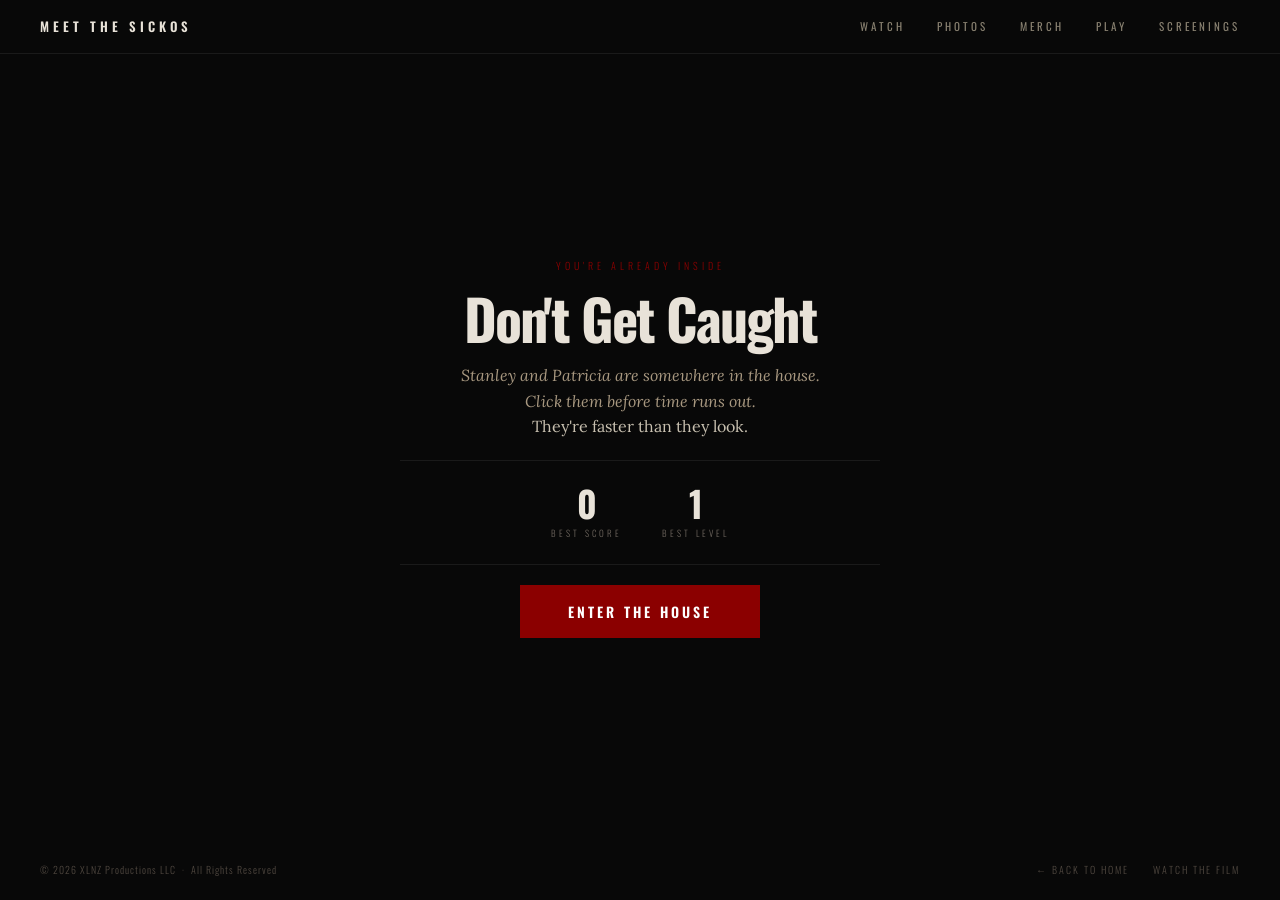
==== game.html @ 54394642 "Add files via upload" ====
<!DOCTYPE html>
<html lang="en">
<head>
  <meta charset="UTF-8">
  <meta name="viewport" content="width=device-width, initial-scale=1.0">

  <!-- PRIMARY SEO -->
  <title>Play — Don't Get Caught | Meet The Sickos</title>
  <meta name="description" content="Stanley and Patricia are somewhere in the house. Click them before time runs out. Play the official Meet The Sickos browser game — free.">
  <meta name="robots" content="index, follow">
  <link rel="canonical" href="https://MeetTheSickos.com/game.html">

  <!-- OPEN GRAPH -->
  <meta property="og:type" content="website">
  <meta property="og:site_name" content="Meet The Sickos">
  <meta property="og:title" content="Don't Get Caught — Play the Meet The Sickos Game">
  <meta property="og:description" content="Stanley and Patricia are somewhere in the house. Click them before time runs out.">
  <meta property="og:image" content="https://MeetTheSickos.com/images/mts-logo.png">
  <meta property="og:url" content="https://MeetTheSickos.com/game.html">

  <!-- TWITTER -->
  <meta name="twitter:card" content="summary_large_image">
  <meta name="twitter:title" content="Don't Get Caught — Play the Meet The Sickos Game">
  <meta name="twitter:description" content="Stanley and Patricia are somewhere in the house. Click them before time runs out.">
  <meta name="twitter:image" content="https://MeetTheSickos.com/images/mts-logo.png">
  <link rel="preconnect" href="https://fonts.googleapis.com">
  <link rel="preconnect" href="https://fonts.gstatic.com" crossorigin>
  <link href="https://fonts.googleapis.com/css2?family=Oswald:wght@300;400;500;600;700&family=Lora:ital,wght@0,400;1,400;1,600&display=swap" rel="stylesheet">
  <link rel="stylesheet" href="css/style.css">
  <link rel="stylesheet" href="css/game.css">
</head>
<body>

  <nav class="nav">
    <a href="index.html" class="nav-logo">Meet The Sickos</a>
    <div class="nav-links">
      <a href="watch.html">Watch</a>
      <a href="photos.html">Photos</a>
      <a href="merch.html">Merch</a>
      <a href="game.html" class="nav-active">Play</a>
      <a href="index.html#screenings">Screenings</a>
    </div>
    <button class="nav-burger" aria-label="Open menu" aria-expanded="false">
      <span></span><span></span><span></span>
    </button>
  </nav>

  <div class="mobile-menu" id="mobileMenu" aria-hidden="true">
    <a href="watch.html">Watch</a>
    <a href="photos.html">Photos</a>
    <a href="merch.html">Merch</a>
    <a href="game.html">Play</a>
    <a href="index.html#screenings">Screenings</a>
  </div>

  <!-- INTRO SCREEN -->
  <div class="game-intro" id="gameIntro">
    <div class="game-intro-inner">
      <p class="game-eyebrow">You're Already Inside</p>
      <h1 class="game-intro-title">Don't Get Caught</h1>
      <p class="game-intro-sub">
        Stanley and Patricia are somewhere in the house.<br>
        Click them before time runs out.<br>
        <em>They're faster than they look.</em>
      </p>
      <div class="game-intro-stats">
        <div class="stat-block">
          <span class="stat-num" id="hiScore">0</span>
          <span class="stat-lbl">Best Score</span>
        </div>
        <div class="stat-block">
          <span class="stat-num" id="hiLevel">1</span>
          <span class="stat-lbl">Best Level</span>
        </div>
      </div>
      <button class="btn-main game-start-btn" id="startBtn">Enter The House</button>
    </div>
  </div>

  <!-- GAME SCREEN -->
  <div class="game-screen" id="gameScreen" style="display:none;">
    <div class="game-hud">
      <div class="hud-block">
        <span class="hud-label">Score</span>
        <span class="hud-val" id="score">0</span>
      </div>
      <div class="hud-block hud-center">
        <span class="hud-label">Level</span>
        <span class="hud-val" id="level">1</span>
      </div>
      <div class="hud-block hud-right">
        <span class="hud-label">Time</span>
        <span class="hud-val" id="timer">30</span>
      </div>
    </div>

    <div class="game-arena" id="gameArena">
      <div class="arena-bg-text" aria-hidden="true">1345<br>E Logan<br>St</div>
    </div>

    <div class="game-quote-bar">
      <p class="game-quote" id="gameQuote">&nbsp;</p>
    </div>
  </div>

  <!-- GAME OVER SCREEN -->
  <div class="game-over" id="gameOver" style="display:none;">
    <div class="game-over-inner">
      <p class="game-eyebrow" id="goEyebrow">Game Over</p>
      <h2 class="game-over-title" id="goTitle">They Got You.</h2>
      <p class="game-over-sub" id="goSub">Not everyone makes it out.</p>
      <div class="game-intro-stats">
        <div class="stat-block">
          <span class="stat-num" id="finalScore">0</span>
          <span class="stat-lbl">Score</span>
        </div>
        <div class="stat-block">
          <span class="stat-num" id="finalLevel">1</span>
          <span class="stat-lbl">Level</span>
        </div>
        <div class="stat-block">
          <span class="stat-num" id="finalHi">0</span>
          <span class="stat-lbl">Best</span>
        </div>
      </div>
      <div class="game-over-btns">
        <button class="btn-main" id="playAgainBtn">Play Again</button>
        <a href="watch.html" class="btn-ghost">Watch The Film</a>
      </div>
    </div>
  </div>

  <footer class="footer" style="margin-top:0;">
    <span class="footer-copy">&copy; 2026 XLNZ Productions LLC &nbsp;&middot;&nbsp; All Rights Reserved</span>
    <div class="footer-links">
      <a href="index.html">&larr; Back to Home</a>
      <a href="watch.html">Watch The Film</a>
    </div>
  </footer>

  <script src="js/main.js"></script>
  <script src="js/game.js"></script>
</body>
</html>
---- css/style.css ----
/* ============================================
   MEET THE SICKOS — MeetTheSickos.com
   Base stylesheet
   ============================================ */

@import url('https://fonts.googleapis.com/css2?family=Oswald:wght@300;400;500;600;700&family=Lora:ital,wght@0,400;1,400;1,600&display=swap');

/* --- TOKENS --- */
:root {
  --black:      #080808;
  --off-black:  #111111;
  --border:     #1a1a1a;
  --dim:        #504840;
  --mid:        #706860;
  --muted:      #888070;
  --body:       #a89880;
  --light:      #c8c0b0;
  --bright:     #e8e2d8;
  --white:      #f5f0e8;
  --red:        #8b0000;
  --red-hot:    #a50000;

  --font-display: 'Oswald', sans-serif;
  --font-body:    'Lora', serif;
}

/* --- RESET --- */
*, *::before, *::after { box-sizing: border-box; margin: 0; padding: 0; }
html { scroll-behavior: smooth; }
img { display: block; width: 100%; height: auto; }
a { text-decoration: none; }

body {
  background: var(--black);
  color: var(--light);
  font-family: var(--font-display);
  font-size: 16px;
  line-height: 1.5;
  -webkit-font-smoothing: antialiased;
}

/* --- TICKER --- */
.ticker {
  background: #0a0000;
  border-bottom: 1px solid #1a0000;
  padding: 9px 0;
  overflow: hidden;
  white-space: nowrap;
}

.ticker-track {
  display: inline-block;
  animation: ticker 28s linear infinite;
  font-size: 10px;
  font-weight: 300;
  letter-spacing: 3px;
  text-transform: uppercase;
  color: #5a1010;
}

@keyframes ticker {
  from { transform: translateX(0); }
  to   { transform: translateX(-50%); }
}

/* --- NAV --- */
.nav {
  display: flex;
  justify-content: space-between;
  align-items: center;
  padding: 0 40px;
  height: 54px;
  border-bottom: 1px solid var(--border);
  position: sticky;
  top: 0;
  background: var(--black);
  z-index: 100;
}

.nav-logo {
  font-family: var(--font-display);
  font-size: 13px;
  font-weight: 600;
  letter-spacing: 4px;
  text-transform: uppercase;
  color: var(--bright);
}

.nav-links {
  display: flex;
  gap: 32px;
}

.nav-links a {
  font-size: 11px;
  font-weight: 400;
  letter-spacing: 3px;
  text-transform: uppercase;
  color: var(--muted);
  transition: color 0.15s;
}

.nav-links a:hover { color: var(--bright); }

.nav-burger {
  display: none;
  flex-direction: column;
  gap: 5px;
  background: none;
  border: none;
  cursor: pointer;
  padding: 4px;
}

.nav-burger span {
  display: block;
  width: 22px;
  height: 1px;
  background: var(--muted);
}

/* --- MOBILE MENU --- */
.mobile-menu {
  display: none;
  flex-direction: column;
  background: var(--off-black);
  border-bottom: 1px solid var(--border);
  padding: 20px 40px;
  gap: 20px;
}

.mobile-menu a {
  font-size: 13px;
  font-weight: 500;
  letter-spacing: 3px;
  text-transform: uppercase;
  color: var(--muted);
}

.mobile-menu a:hover { color: var(--bright); }

.mobile-menu.open { display: flex; }

/* --- HERO --- */
.hero {
  display: grid;
  grid-template-columns: 1fr 1fr;
  min-height: 480px;
  border-bottom: 1px solid var(--border);
}

.hero-logo-side {
  display: flex;
  align-items: center;
  justify-content: center;
  padding: 48px;
  border-right: 1px solid var(--border);
  background: var(--black);
}

.hero-logo-side img {
  max-width: 400px;
}

.hero-right {
  display: flex;
  flex-direction: column;
  justify-content: space-between;
  padding: 48px 44px;
}

.hero-credit {
  font-size: 10px;
  font-weight: 300;
  letter-spacing: 3px;
  text-transform: uppercase;
  color: var(--mid);
  margin-bottom: 28px;
  line-height: 2.2;
}

.hero-tagline {
  font-family: var(--font-body);
  font-style: italic;
  font-size: 21px;
  color: var(--body);
  line-height: 1.6;
  margin-bottom: 44px;
  border-left: 2px solid var(--red);
  padding-left: 20px;
}

.hero-tagline em {
  color: var(--light);
  font-style: normal;
}

.premiere-stamp {
  margin-bottom: 40px;
}

.stamp-label {
  font-size: 10px;
  font-weight: 300;
  letter-spacing: 3px;
  text-transform: uppercase;
  color: var(--mid);
  margin-bottom: 6px;
}

.stamp-venue {
  font-size: 18px;
  font-weight: 500;
  letter-spacing: 2px;
  text-transform: uppercase;
  color: var(--bright);
  margin-bottom: 10px;
}

.stamp-sold {
  display: inline-block;
  border: 1px solid var(--red);
  color: var(--red);
  font-size: 9px;
  letter-spacing: 4px;
  text-transform: uppercase;
  padding: 4px 12px;
  font-weight: 600;
}

.hero-btns {
  display: flex;
  gap: 10px;
  flex-wrap: wrap;
}

/* --- BUTTONS --- */
.btn-main {
  display: inline-block;
  background: var(--red);
  color: #fff;
  border: none;
  padding: 15px 32px;
  font-family: var(--font-display);
  font-size: 12px;
  font-weight: 600;
  letter-spacing: 3px;
  text-transform: uppercase;
  cursor: pointer;
  transition: background 0.15s;
}

.btn-main:hover { background: var(--red-hot); color: #fff; }

.btn-ghost {
  display: inline-block;
  background: transparent;
  color: var(--muted);
  border: 1px solid #2a2520;
  padding: 15px 32px;
  font-family: var(--font-display);
  font-size: 12px;
  font-weight: 400;
  letter-spacing: 3px;
  text-transform: uppercase;
  cursor: pointer;
  transition: color 0.15s, border-color 0.15s;
}

.btn-ghost:hover { color: var(--bright); border-color: var(--mid); }

.btn-full { width: 100%; text-align: center; }

/* --- QUOTE --- */
.quote-section {
  display: grid;
  grid-template-columns: 1fr 220px;
  padding: 52px 44px;
  border-bottom: 1px solid var(--border);
  gap: 0;
}

.quote-left { padding-right: 40px; }

.quote-text {
  font-family: var(--font-body);
  font-style: italic;
  font-size: 30px;
  color: var(--bright);
  line-height: 1.35;
  margin-bottom: 18px;
  transition: opacity 0.4s;
}

.quote-attr {
  font-size: 11px;
  font-weight: 400;
  letter-spacing: 3px;
  text-transform: uppercase;
  color: var(--mid);
}

.quote-right {
  border-left: 1px solid var(--border);
  padding-left: 40px;
  display: flex;
  flex-direction: column;
  justify-content: center;
}

.qr-label {
  font-size: 9px;
  font-weight: 300;
  letter-spacing: 3px;
  text-transform: uppercase;
  color: var(--mid);
  margin-bottom: 12px;
}

.qr-body {
  font-family: var(--font-body);
  font-style: italic;
  font-size: 13px;
  color: var(--dim);
  line-height: 1.7;
}

/* --- PHOTO STRIP --- */
.photo-strip {
  display: grid;
  grid-template-columns: 2fr 1fr;
  grid-template-rows: auto auto;
  height: 280px;
  border-bottom: 1px solid var(--border);
  position: relative;
  overflow: hidden;
}

.photo-main {
  grid-row: 1 / 3;
  border-right: 1px solid var(--border);
  overflow: hidden;
}

.photo-main img {
  width: 100%;
  height: 100%;
  object-fit: cover;
  transition: transform 0.4s ease;
}

.photo-main:hover img { transform: scale(1.02); }

.photo-side {
  display: grid;
  grid-template-rows: 1fr 1fr;
}

.photo-thumb {
  overflow: hidden;
  border-bottom: 1px solid var(--border);
}

.photo-thumb:last-child { border-bottom: none; }

.photo-thumb img {
  width: 100%;
  height: 100%;
  object-fit: cover;
  transition: transform 0.4s ease;
}

.photo-thumb:hover img { transform: scale(1.03); }

.photo-placeholder {
  width: 100%;
  height: 100%;
  background: var(--off-black);
  display: flex;
  align-items: center;
  justify-content: center;
}

.photo-placeholder span {
  font-size: 9px;
  letter-spacing: 3px;
  text-transform: uppercase;
  color: #222;
}

.photo-strip-link {
  position: absolute;
  bottom: 16px;
  right: 16px;
  font-size: 10px;
  letter-spacing: 2px;
  text-transform: uppercase;
  color: var(--mid);
  transition: color 0.15s;
  background: rgba(8,8,8,0.8);
  padding: 6px 12px;
}

.photo-strip-link:hover { color: var(--bright); }

/* --- THREE PANELS --- */
.panels {
  display: grid;
  grid-template-columns: 2fr 1.2fr 1fr;
  border-bottom: 1px solid var(--border);
}

.panel {
  padding: 36px 40px;
  border-right: 1px solid var(--border);
}

.panel:last-child { border-right: none; }

.panel-label {
  font-size: 9px;
  font-weight: 300;
  letter-spacing: 4px;
  text-transform: uppercase;
  color: var(--mid);
  margin-bottom: 18px;
}

.panel-price {
  font-size: 64px;
  font-weight: 700;
  color: var(--bright);
  line-height: 1;
  margin-bottom: 4px;
  letter-spacing: -1px;
}

.panel-price-sub {
  font-size: 10px;
  font-weight: 300;
  letter-spacing: 2px;
  text-transform: uppercase;
  color: var(--mid);
  margin-bottom: 24px;
}

.panel-body {
  font-family: var(--font-body);
  font-size: 13px;
  color: var(--muted);
  line-height: 1.9;
  margin-top: 20px;
}

.panel-body strong { color: var(--body); font-weight: 400; }

.panel-subhead {
  font-size: 14px;
  font-weight: 500;
  letter-spacing: 2px;
  text-transform: uppercase;
  color: var(--bright);
  margin-bottom: 6px;
}

.panel-body-sm {
  font-family: var(--font-body);
  font-size: 12px;
  color: var(--muted);
  line-height: 1.8;
  margin-bottom: 14px;
}

.panel-body-sm strong { color: var(--body); font-weight: 400; }

.panel-divider {
  height: 1px;
  background: var(--border);
  margin: 18px 0;
}

.halloween-label {
  color: #8b3010;
  margin-top: 24px;
}

/* --- COUNTDOWN --- */
.cd {
  display: flex;
  gap: 14px;
  align-items: flex-start;
  margin-bottom: 4px;
}

.cd-unit {
  display: flex;
  flex-direction: column;
  align-items: center;
}

.cd-num {
  font-family: var(--font-display);
  font-size: 30px;
  font-weight: 700;
  color: var(--bright);
  line-height: 1;
}

.cd-lbl {
  font-size: 8px;
  font-weight: 300;
  letter-spacing: 2px;
  text-transform: uppercase;
  color: var(--mid);
  margin-top: 4px;
}

.cd-sep {
  font-size: 24px;
  font-weight: 300;
  color: var(--border);
  line-height: 1.2;
}

/* --- IMDB LINK --- */
.imdb-link {
  font-size: 13px;
  font-weight: 500;
  letter-spacing: 2px;
  text-transform: uppercase;
  color: var(--body);
  transition: color 0.15s;
}

.imdb-link:hover { color: var(--bright); }

/* --- FOOTER --- */
.footer {
  padding: 20px 40px;
  display: flex;
  justify-content: space-between;
  align-items: center;
  flex-wrap: wrap;
  gap: 16px;
}

.footer-copy {
  font-size: 10px;
  font-weight: 300;
  color: var(--dim);
  letter-spacing: 1px;
}

.footer-links {
  display: flex;
  gap: 24px;
  flex-wrap: wrap;
}

.footer-links a {
  font-size: 10px;
  font-weight: 300;
  letter-spacing: 2px;
  text-transform: uppercase;
  color: var(--dim);
  transition: color 0.15s;
}

.footer-links a:hover { color: var(--muted); }

/* --- RESPONSIVE --- */
@media (max-width: 900px) {
  .nav-links { display: none; }
  .nav-burger { display: flex; }

  .hero {
    grid-template-columns: 1fr;
  }

  .hero-logo-side {
    border-right: none;
    border-bottom: 1px solid var(--border);
    padding: 40px 32px;
  }

  .hero-logo-side img { max-width: 280px; margin: 0 auto; }

  .hero-right { padding: 36px 32px; }

  .quote-section {
    grid-template-columns: 1fr;
    padding: 40px 32px;
  }

  .quote-left { padding-right: 0; margin-bottom: 32px; }
  .quote-right { border-left: none; border-top: 1px solid var(--border); padding-left: 0; padding-top: 28px; }
  .quote-text { font-size: 22px; }

  .photo-strip { height: 200px; }

  .panels {
    grid-template-columns: 1fr;
  }

  .panel {
    border-right: none;
    border-bottom: 1px solid var(--border);
    padding: 32px;
  }

  .panel:last-child { border-bottom: none; }

  .footer {
    flex-direction: column;
    align-items: flex-start;
    padding: 24px 32px;
  }

  .footer-links { gap: 16px; }
}

@media (max-width: 600px) {
  .nav { padding: 0 24px; }
  .hero-right { padding: 28px 24px; }
  .hero-tagline { font-size: 17px; }
  .quote-text { font-size: 19px; }
  .panel { padding: 28px 24px; }
  .footer { padding: 20px 24px; }
}

/* --- REDUCED MOTION --- */
@media (prefers-reduced-motion: reduce) {
  .ticker-track { animation: none; }
  .photo-main img,
  .photo-thumb img { transition: none; }
}
---- css/game.css ----
/* --- GAME PAGE --- */

body { overflow-x: hidden; }

.game-intro,
.game-over {
  min-height: calc(100vh - 54px - 58px);
  display: flex;
  align-items: center;
  justify-content: center;
  padding: 48px 32px;
}

.game-intro-inner,
.game-over-inner {
  max-width: 480px;
  width: 100%;
  text-align: center;
  display: flex;
  flex-direction: column;
  align-items: center;
  gap: 20px;
}

.game-eyebrow {
  font-size: 10px;
  font-weight: 300;
  letter-spacing: 4px;
  text-transform: uppercase;
  color: var(--red);
}

.game-intro-title,
.game-over-title {
  font-size: 56px;
  font-weight: 700;
  color: var(--bright);
  letter-spacing: -2px;
  line-height: 0.9;
}

.game-intro-sub,
.game-over-sub {
  font-family: var(--font-body);
  font-style: italic;
  font-size: 16px;
  color: var(--body);
  line-height: 1.6;
}

.game-intro-sub em { color: var(--light); font-style: normal; }

.game-intro-stats {
  display: flex;
  gap: 40px;
  padding: 24px 0;
  border-top: 1px solid var(--border);
  border-bottom: 1px solid var(--border);
  width: 100%;
  justify-content: center;
}

.stat-block {
  display: flex;
  flex-direction: column;
  align-items: center;
  gap: 6px;
}

.stat-num {
  font-size: 36px;
  font-weight: 700;
  color: var(--bright);
  line-height: 1;
}

.stat-lbl {
  font-size: 9px;
  font-weight: 300;
  letter-spacing: 3px;
  text-transform: uppercase;
  color: var(--mid);
}

.game-start-btn {
  padding: 16px 48px;
  font-size: 14px;
}

/* --- GAME SCREEN --- */
.game-screen {
  display: flex;
  flex-direction: column;
  min-height: calc(100vh - 54px - 58px);
}

.game-hud {
  display: grid;
  grid-template-columns: 1fr 1fr 1fr;
  border-bottom: 1px solid var(--border);
  background: var(--off-black);
}

.hud-block {
  display: flex;
  flex-direction: column;
  align-items: flex-start;
  padding: 16px 32px;
  border-right: 1px solid var(--border);
}

.hud-block:last-child { border-right: none; }
.hud-center { align-items: center; }
.hud-right  { align-items: flex-end; }

.hud-label {
  font-size: 9px;
  font-weight: 300;
  letter-spacing: 3px;
  text-transform: uppercase;
  color: var(--mid);
  margin-bottom: 4px;
}

.hud-val {
  font-size: 28px;
  font-weight: 700;
  color: var(--bright);
  line-height: 1;
}

.timer-danger { color: var(--red) !important; animation: pulse 0.5s ease infinite alternate; }

@keyframes pulse { from { opacity: 1; } to { opacity: 0.4; } }

.game-arena {
  flex: 1;
  position: relative;
  overflow: hidden;
  background: #080808;
  min-height: 420px;
  cursor: crosshair;
}

.arena-bg-text {
  position: absolute;
  bottom: 20px;
  right: 28px;
  font-size: 80px;
  font-weight: 700;
  color: #0f0f0f;
  line-height: 1;
  text-align: right;
  pointer-events: none;
  user-select: none;
  letter-spacing: -3px;
}

.game-quote-bar {
  border-top: 1px solid var(--border);
  padding: 14px 32px;
  min-height: 48px;
  background: var(--off-black);
}

.game-quote {
  font-family: var(--font-body);
  font-style: italic;
  font-size: 14px;
  color: var(--mid);
  text-align: center;
}

/* --- TARGETS --- */
.target-btn {
  position: absolute;
  background: rgba(8,8,8,0.85);
  border: 1px solid var(--red);
  border-radius: 0;
  cursor: pointer;
  display: flex;
  flex-direction: column;
  align-items: center;
  justify-content: center;
  gap: 2px;
  transition: transform 0.1s, opacity 0.2s;
  animation: pop-in 0.15s ease forwards;
  padding: 4px;
  z-index: 10;
}

@keyframes pop-in {
  from { transform: scale(0.3); opacity: 0; }
  to   { transform: scale(1);   opacity: 1; }
}

.target-btn:hover {
  transform: scale(1.08);
  background: rgba(139,0,0,0.2);
}

.target-name {
  font-size: 8px;
  font-weight: 300;
  letter-spacing: 2px;
  text-transform: uppercase;
  color: var(--mid);
  display: block;
}

.target-hit {
  animation: hit-flash 0.2s ease forwards !important;
  pointer-events: none;
}

@keyframes hit-flash {
  0%   { transform: scale(1.3); opacity: 1; background: rgba(139,0,0,0.6); }
  100% { transform: scale(0);   opacity: 0; }
}

.target-miss {
  animation: miss-fade 0.25s ease forwards !important;
  pointer-events: none;
}

@keyframes miss-fade {
  to { opacity: 0; transform: translateY(8px); }
}

/* --- GAME OVER BTNS --- */
.game-over-btns {
  display: flex;
  gap: 12px;
  flex-wrap: wrap;
  justify-content: center;
}
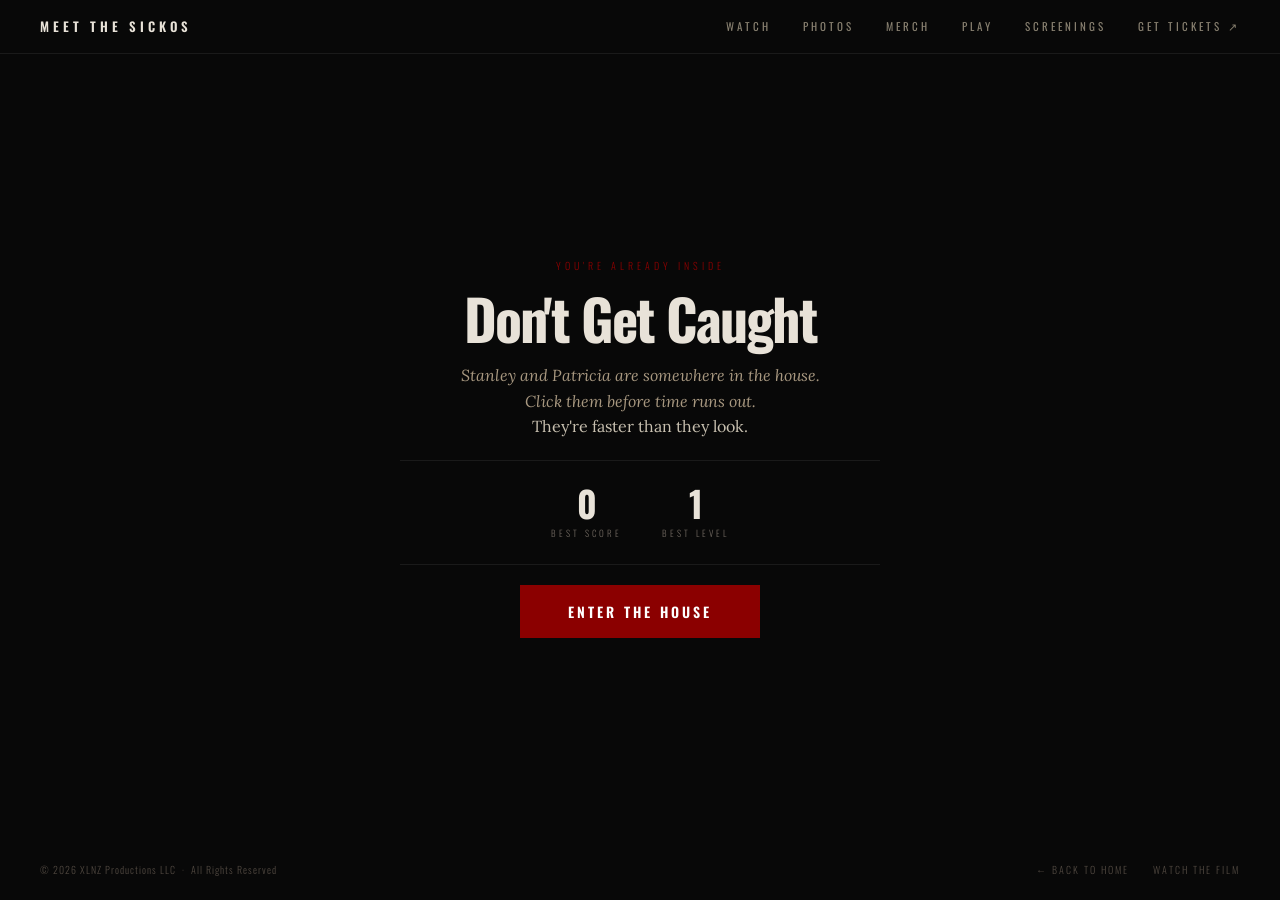
==== commit 7df6bc42: "Update game.html" ====
--- a/game.html
+++ b/game.html
@@ -39,6 +39,7 @@
       <a href="merch.html">Merch</a>
       <a href="game.html" class="nav-active">Play</a>
       <a href="index.html#screenings">Screenings</a>
+    <a href="https://www.tickettailor.com/events/noegosworldmediallc/2271770" target="_blank" rel="noopener" class="nav-ticket">Get Tickets &nearr;</a>
     </div>
     <button class="nav-burger" aria-label="Open menu" aria-expanded="false">
       <span></span><span></span><span></span>
@@ -51,6 +52,7 @@
     <a href="merch.html">Merch</a>
     <a href="game.html">Play</a>
     <a href="index.html#screenings">Screenings</a>
+    <a href="https://www.tickettailor.com/events/noegosworldmediallc/2271770" target="_blank" rel="noopener" style="color:var(--red);">Get Tickets &nearr;</a>
   </div>
 
   <!-- INTRO SCREEN -->
